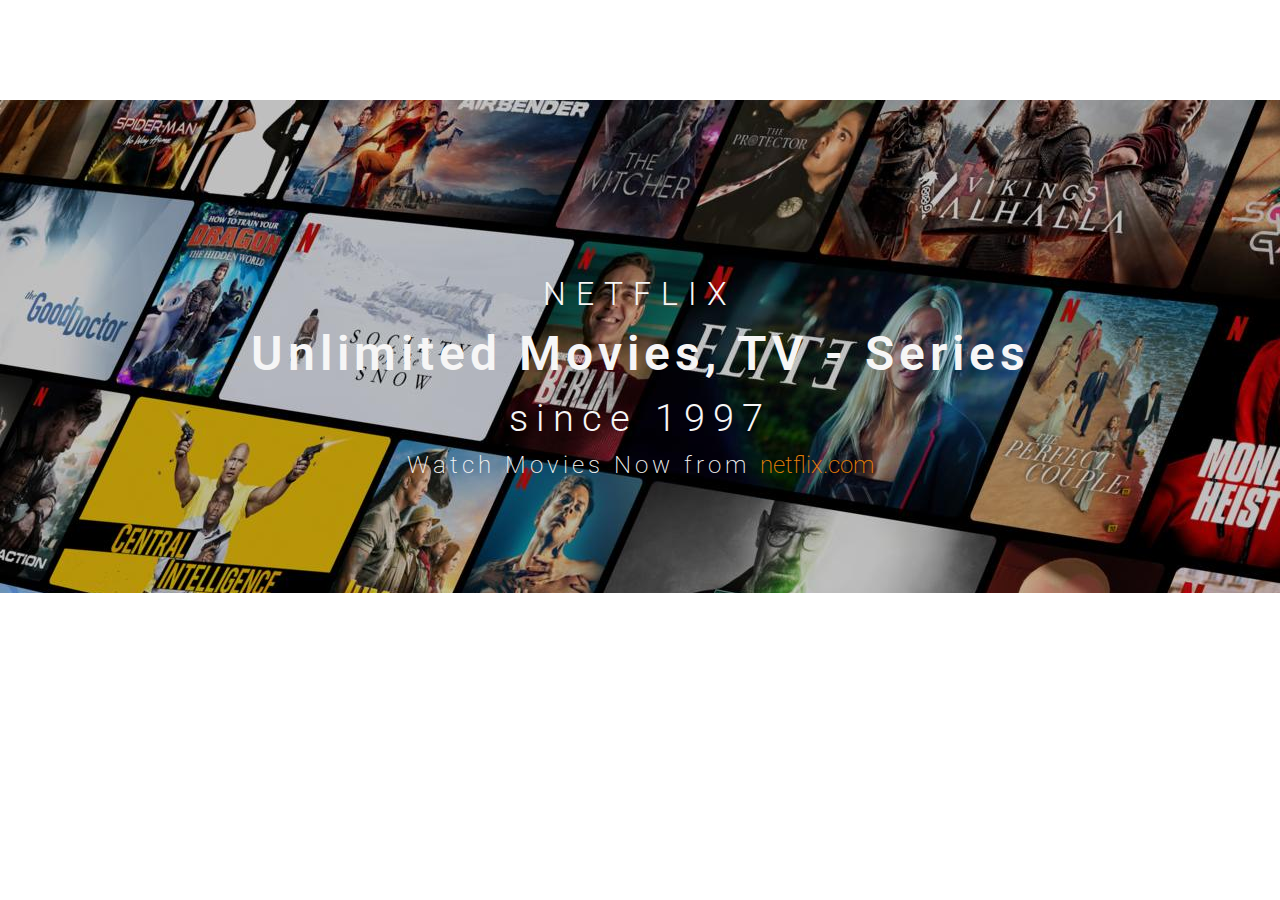
==== index.html @ b761e8c9 "netflix header added" ====
<html lang="en">

<head>
    <meta charset="UTF-8">
    <meta name="viewport" content="width=device-width, initial-scale=1.0">
    <!-- font awesome cdn link -->
    <link rel="stylesheet" href="https://cdnjs.cloudflare.com/ajax/libs/font-awesome/6.6.0/css/all.min.css"
        integrity="sha512-Kc323vGBEqzTmouAECnVceyQqyqdsSiqLQISBL29aUW4U/M7pSPA/gEUZQqv1cwx4OnYxTxve5UMg5GT6L4JJg=="
        crossorigin="anonymous" referrerpolicy="no-referrer" />
    <!-- main css link -->
    <link rel="stylesheet" href="./assets/css/main.css">
    <title>NETFLIX</title>
</head>

<body>
<header>
    <section id="top__header">
        <h2>NETFLIX</h2>
        <h1>Unlimited Movies, TV - Series </h1>
        <h3>since 1997</h3>
        <p>Watch Movies Now from <a>netflix.com</a></p>
    </section>
</header>
</body>

</html>
---- assets/css/main.css ----
@import url("https://fonts.googleapis.com/css2?family=Roboto:ital,wght@0,100;0,300;0,400;0,500;0,700;0,900;1,100;1,300;1,400;1,500;1,700;1,900&display=swap");
html,
body,
div,
span,
applet,
object,
iframe,
h1,
h2,
h3,
h4,
h5,
h6,
p,
blockquote,
pre,
a,
abbr,
acronym,
address,
big,
cite,
code,
del,
dfn,
em,
img,
ins,
kbd,
q,
s,
samp,
small,
strike,
strong,
sub,
sup,
tt,
var,
b,
u,
i,
center,
dl,
dt,
dd,
ol,
ul,
li,
fieldset,
form,
label,
legend,
table,
caption,
tbody,
tfoot,
thead,
tr,
th,
td,
article,
aside,
canvas,
details,
embed,
figure,
figcaption,
footer,
header,
hgroup,
menu,
nav,
output,
ruby,
section,
summary,
time,
mark,
audio,
video {
  margin: 0;
  padding: 0;
  box-sizing: border-box;
  border: 0;
  font-size: 100%;
  vertical-align: baseline;
}

/* HTML5 display-role reset for older browsers */
article,
aside,
details,
figcaption,
figure,
footer,
header,
hgroup,
menu,
nav,
section {
  display: block;
}

body {
  line-height: 1;
}

ol,
ul {
  list-style: none;
}

blockquote,
q {
  quotes: none;
}

blockquote:before,
blockquote:after,
q:before,
q:after {
  content: "";
  content: none;
}

table {
  border-collapse: collapse;
  border-spacing: 0;
}

* {
  font-family: "Roboto";
}

.header__btn {
  background-color: #CE1212;
  border-radius: 25px;
  border: none;
  transition: 0.3s linear;
  color: white;
  padding: 12px 24px;
  cursor: pointer;
}
.header__btn:hover {
  background-color: #ee4141;
}

.drop-down-item {
  position: relative;
}
.drop-down-item:hover .drop-down-list {
  visibility: visible;
  opacity: 1;
  top: 35px;
}

.drop-down-list {
  transition: 0.3s;
  position: absolute;
  top: 55px;
  opacity: 0;
  visibility: hidden;
  border-radius: 5px;
  box-shadow: rgba(100, 100, 111, 0.2) 0px 7px 29px 0px;
  width: 200px;
  background-color: #fff;
  padding: 20px;
}
.drop-down-list li {
  color: #000000;
  line-height: 1.7rem;
  cursor: pointer;
  font-weight: 600;
}

.menu-card {
  box-shadow: rgba(100, 100, 111, 0.2) 0px 7px 29px 0px;
  width: 100%;
  border-radius: 7px;
}
.menu-card__top {
  height: 250px;
  overflow: hidden;
}
.menu-card__top__img {
  object-fit: cover;
  width: 100%;
  height: 100%;
  transition: 0.3s linear;
  filter: grayscale(100%);
}
.menu-card__top__img:hover {
  scale: 1.1;
  filter: grayscale(0%);
}
.menu-card__content {
  padding: 12px 16px;
}
.menu-card__content h3 {
  margin: 12px auto;
  font-size: 24px;
}
.menu-card__content h4 {
  margin-bottom: 22px;
}

/* container */
.container {
  width: 90%;
  margin: 0 auto;
}

/* row */
.row {
  display: flex;
  flex-wrap: wrap;
  row-gap: 22px;
}

[class|=col] {
  padding: 0 16px;
}

/* columns */
.col-1 {
  width: 8.3333333333%;
}

.col-2 {
  width: 16.6666666667%;
}

.col-3 {
  width: 25%;
}

.col-4 {
  width: 33.3333333333%;
}

.col-5 {
  width: 41.6666666667%;
}

.col-6 {
  width: 50%;
}

.col-7 {
  width: 58.3333333333%;
}

.col-8 {
  width: 66.6666666667%;
}

.col-9 {
  width: 75%;
}

.col-10 {
  width: 83.3333333333%;
}

.col-11 {
  width: 91.6666666667%;
}

.col-12 {
  width: 100%;
}

@media (max-width: 575.98px) {
  .col-xs-1 {
    width: calc(8.3333333333% * 1);
  }
  .col-xs-2 {
    width: calc(8.3333333333% * 2);
  }
  .col-xs-3 {
    width: calc(8.3333333333% * 3);
  }
  .col-xs-4 {
    width: calc(8.3333333333% * 4);
  }
  .col-xs-5 {
    width: calc(8.3333333333% * 5);
  }
  .col-xs-6 {
    width: calc(8.3333333333% * 6);
  }
  .col-xs-7 {
    width: calc(8.3333333333% * 7);
  }
  .col-xs-8 {
    width: calc(8.3333333333% * 8);
  }
  .col-xs-9 {
    width: calc(8.3333333333% * 9);
  }
  .col-xs-10 {
    width: calc(8.3333333333% * 10);
  }
  .col-xs-11 {
    width: calc(8.3333333333% * 11);
  }
  .col-xs-12 {
    width: calc(8.3333333333% * 12);
  }
}
@media (min-width: 576px) and (max-width: 767.98px) {
  .col-sm-1 {
    width: calc(8.3333333333% * 1);
  }
  .col-sm-2 {
    width: calc(8.3333333333% * 2);
  }
  .col-sm-3 {
    width: calc(8.3333333333% * 3);
  }
  .col-sm-4 {
    width: calc(8.3333333333% * 4);
  }
  .col-sm-5 {
    width: calc(8.3333333333% * 5);
  }
  .col-sm-6 {
    width: calc(8.3333333333% * 6);
  }
  .col-sm-7 {
    width: calc(8.3333333333% * 7);
  }
  .col-sm-8 {
    width: calc(8.3333333333% * 8);
  }
  .col-sm-9 {
    width: calc(8.3333333333% * 9);
  }
  .col-sm-10 {
    width: calc(8.3333333333% * 10);
  }
  .col-sm-11 {
    width: calc(8.3333333333% * 11);
  }
  .col-sm-12 {
    width: calc(8.3333333333% * 12);
  }
}
@media (min-width: 768px) and (max-width: 991.98px) {
  .col-md-1 {
    width: calc(8.3333333333% * 1);
  }
  .col-md-2 {
    width: calc(8.3333333333% * 2);
  }
  .col-md-3 {
    width: calc(8.3333333333% * 3);
  }
  .col-md-4 {
    width: calc(8.3333333333% * 4);
  }
  .col-md-5 {
    width: calc(8.3333333333% * 5);
  }
  .col-md-6 {
    width: calc(8.3333333333% * 6);
  }
  .col-md-7 {
    width: calc(8.3333333333% * 7);
  }
  .col-md-8 {
    width: calc(8.3333333333% * 8);
  }
  .col-md-9 {
    width: calc(8.3333333333% * 9);
  }
  .col-md-10 {
    width: calc(8.3333333333% * 10);
  }
  .col-md-11 {
    width: calc(8.3333333333% * 11);
  }
  .col-md-12 {
    width: calc(8.3333333333% * 12);
  }
}
@media (min-width: 992px) and (max-width: 1199.98px) {
  .col-lg-1 {
    width: calc(8.3333333333% * 1);
  }
  .col-lg-2 {
    width: calc(8.3333333333% * 2);
  }
  .col-lg-3 {
    width: calc(8.3333333333% * 3);
  }
  .col-lg-4 {
    width: calc(8.3333333333% * 4);
  }
  .col-lg-5 {
    width: calc(8.3333333333% * 5);
  }
  .col-lg-6 {
    width: calc(8.3333333333% * 6);
  }
  .col-lg-7 {
    width: calc(8.3333333333% * 7);
  }
  .col-lg-8 {
    width: calc(8.3333333333% * 8);
  }
  .col-lg-9 {
    width: calc(8.3333333333% * 9);
  }
  .col-lg-10 {
    width: calc(8.3333333333% * 10);
  }
  .col-lg-11 {
    width: calc(8.3333333333% * 11);
  }
  .col-lg-12 {
    width: calc(8.3333333333% * 12);
  }
}
@media (min-width: 1200px) and (max-width: 1399.98px) {
  .col-xl-1 {
    width: calc(8.3333333333% * 1);
  }
  .col-xl-2 {
    width: calc(8.3333333333% * 2);
  }
  .col-xl-3 {
    width: calc(8.3333333333% * 3);
  }
  .col-xl-4 {
    width: calc(8.3333333333% * 4);
  }
  .col-xl-5 {
    width: calc(8.3333333333% * 5);
  }
  .col-xl-6 {
    width: calc(8.3333333333% * 6);
  }
  .col-xl-7 {
    width: calc(8.3333333333% * 7);
  }
  .col-xl-8 {
    width: calc(8.3333333333% * 8);
  }
  .col-xl-9 {
    width: calc(8.3333333333% * 9);
  }
  .col-xl-10 {
    width: calc(8.3333333333% * 10);
  }
  .col-xl-11 {
    width: calc(8.3333333333% * 11);
  }
  .col-xl-12 {
    width: calc(8.3333333333% * 12);
  }
}
@media (min-width: 1400px) {
  .col-xxl-1 {
    width: calc(8.3333333333% * 1);
  }
  .col-xxl-2 {
    width: calc(8.3333333333% * 2);
  }
  .col-xxl-3 {
    width: calc(8.3333333333% * 3);
  }
  .col-xxl-4 {
    width: calc(8.3333333333% * 4);
  }
  .col-xxl-5 {
    width: calc(8.3333333333% * 5);
  }
  .col-xxl-6 {
    width: calc(8.3333333333% * 6);
  }
  .col-xxl-7 {
    width: calc(8.3333333333% * 7);
  }
  .col-xxl-8 {
    width: calc(8.3333333333% * 8);
  }
  .col-xxl-9 {
    width: calc(8.3333333333% * 9);
  }
  .col-xxl-10 {
    width: calc(8.3333333333% * 10);
  }
  .col-xxl-11 {
    width: calc(8.3333333333% * 11);
  }
  .col-xxl-12 {
    width: calc(8.3333333333% * 12);
  }
}
header #top__header {
  background-image: url("/assets/images/Netflix_Banner.jpg");
  width: 100%;
  margin-top: 100px;
  object-fit: cover;
  text-align: center;
  padding-block: 110px;
}
header #top__header h2 {
  padding-top: 60px;
  font-size: 32px;
  font-weight: 300;
  line-height: 1.5;
  color: rgb(246, 246, 246);
  letter-spacing: 10px;
}
header #top__header h1 {
  padding-top: 0;
  font-size: 48px;
  font-weight: 600;
  line-height: 1.5;
  color: rgb(246, 246, 246);
  letter-spacing: 5px;
}
header #top__header h3 {
  padding-top: 0;
  font-size: 38px;
  font-weight: 300;
  line-height: 1.5;
  color: rgb(246, 246, 246);
  letter-spacing: 8px;
}
header #top__header p {
  padding-top: 0;
  font-size: 24px;
  font-weight: 200;
  line-height: 1.5;
  color: rgb(246, 246, 246);
  letter-spacing: 4px;
}
header #top__header p a {
  color: rgb(231, 130, 7);
  letter-spacing: 0;
}

#menu {
  padding-top: 80px;
}/*# sourceMappingURL=main.css.map */
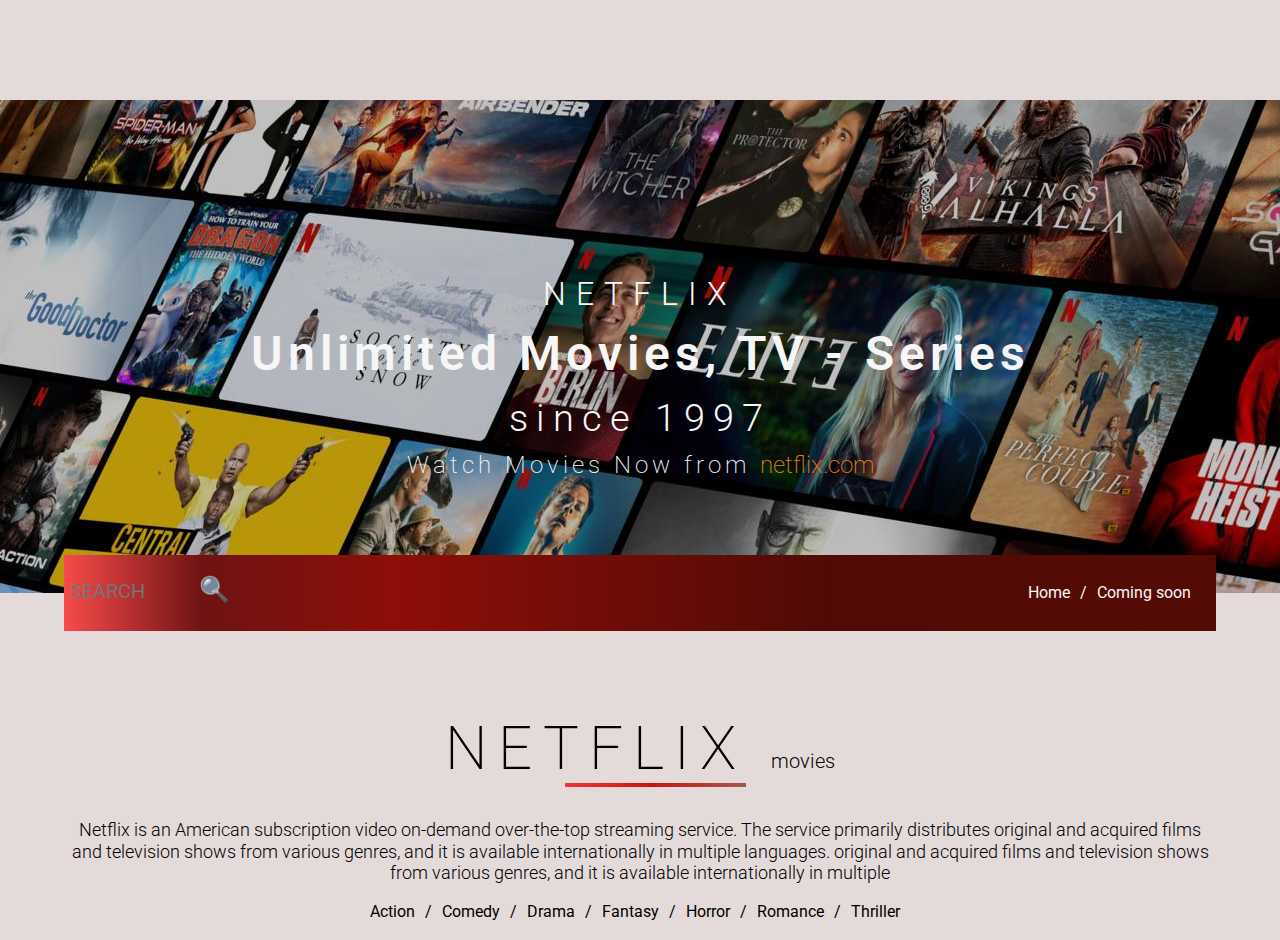
==== commit f52af6e8: "main title+content added" ====
--- a/index.html
+++ b/index.html
@@ -13,14 +13,56 @@
 </head>
 
 <body>
-<header>
-    <section id="top__header">
-        <h2>NETFLIX</h2>
-        <h1>Unlimited Movies, TV - Series </h1>
-        <h3>since 1997</h3>
-        <p>Watch Movies Now from <a>netflix.com</a></p>
-    </section>
-</header>
+    <header>
+        <section id="top__header">
+            <h2>NETFLIX</h2>
+            <h1>Unlimited Movies, TV - Series </h1>
+            <h3>since 1997</h3>
+            <p>Watch Movies Now from <a>netflix.com</a></p>
+        </section>
+        <nav>
+            <div class="container">
+                <div class="nav__items">
+                    <form>
+                        <input type="text" placeholder="SEARCH">
+                        <button type="submit">🔍</button>
+                    </form>
+                    <ul>
+                        <li>Home</li>
+                        <li>Coming soon</li>
+                    </ul>
+                </div>
+                
+            </div>
+        </nav>
+    </header>
+
+    <main>
+        <section id="main__section">
+            <div class="container">
+              <div class="main">
+                <div class="main__title">
+                    <p>NETFLIX</p>
+                    <span>movies</span>
+                </div>
+              <div class="main__content">
+                <p>Netflix is an American subscription video on-demand over-the-top streaming service. The service primarily distributes original and acquired films and television shows from various genres, and it is available internationally in multiple languages.
+                    original and acquired films and television shows from various genres, and it is available internationally in multiple
+                </p>
+              </div>
+               <ul class="main__links">
+                 <li><a href="#"> Action</a></li>
+                 <li><a href="#"> Comedy</a></li>
+                 <li><a href="#"> Drama</a></li>
+                 <li><a href="#"> Fantasy</a></li>
+                 <li><a href="#"> Horror</a></li>
+                 <li><a href="#"> Romance</a></li>
+                 <li><a href="#"> Thriller</a></li>
+               </ul>
+              </div>
+            </div>
+        </section>
+    </main>
 </body>
 
 </html>--- a/assets/css/main.css
+++ b/assets/css/main.css
@@ -130,6 +130,10 @@
   border-spacing: 0;
 }
 
+body {
+  background-color: rgb(228, 218, 218);
+}
+
 * {
   font-family: "Roboto";
 }
@@ -545,6 +549,163 @@
   letter-spacing: 0;
 }
 
+nav .nav__items {
+  transform: translateY(-50%);
+  background: linear-gradient(90deg, rgb(247, 74, 74) 0%, rgb(110, 19, 19) 12%, rgb(141, 14, 8) 29%, rgb(81, 10, 6) 66%, rgb(85, 11, 5) 100%);
+  display: flex;
+  justify-content: space-between;
+}
+nav .nav__items input {
+  font-size: 20px;
+  outline: none;
+  border: none;
+  color: rgb(246, 246, 246);
+  background: transparent;
+  width: 40%;
+  padding: 20px 6px;
+}
+nav .nav__items button {
+  font-size: 25px;
+  outline: none;
+  border: none;
+  color: rgb(246, 246, 246);
+  background: transparent;
+  padding: 20px 6px;
+}
+nav .nav__items ul {
+  display: flex;
+  margin-right: 20px;
+}
+nav .nav__items ul li {
+  color: rgb(246, 246, 246);
+  padding: 30px 5px;
+}
+nav .nav__items ul li:first-child::after {
+  content: "/";
+  margin-left: 10px;
+}
+@media (max-width: 576px) {
+  nav .nav__items {
+    display: block;
+  }
+  nav .nav__items input {
+    font-size: 18px;
+    width: 40%;
+    padding: 10px 6px;
+    letter-spacing: 1px;
+    margin-left: 10px;
+  }
+  nav .nav__items button {
+    font-size: 20px;
+    padding: 10px 4px;
+  }
+  nav .nav__items ul {
+    display: flex;
+    margin-left: 15px;
+  }
+  nav .nav__items ul li {
+    color: rgb(246, 246, 246);
+    padding: 15px 5px;
+  }
+}
+
+#main__section {
+  margin-top: 50px;
+}
+#main__section .main__title {
+  width: 100%;
+  display: flex;
+  gap: 10px;
+  justify-content: center;
+}
+#main__section .main__title p {
+  position: relative;
+  letter-spacing: 10px;
+  font-size: 60px;
+  font-weight: 200;
+}
+#main__section .main__title p::after {
+  content: "";
+  position: absolute;
+  right: 0;
+  bottom: -8px;
+  width: 60%;
+  height: 4px;
+  background: rgb(247, 74, 74);
+  background: linear-gradient(90deg, rgb(247, 74, 74) 0%, rgb(224, 34, 25) 0%, rgb(245, 53, 53) 0%, rgb(208, 19, 10) 48%, rgba(125, 8, 3, 0.6195728291) 100%);
+}
+#main__section .main__title span {
+  font-size: 20px;
+  font-weight: 300;
+  padding-top: 32px;
+  padding-left: 15px;
+}
+@media (max-width: 576px) {
+  #main__section .main__title {
+    display: block;
+    text-align: center;
+  }
+  #main__section .main__title p {
+    position: relative;
+    font-size: 30px;
+  }
+  #main__section .main__title p::after {
+    content: "";
+    position: absolute;
+    left: 40%;
+    bottom: -5px;
+    width: 70px;
+    height: 2px;
+  }
+  #main__section .main__title span {
+    display: block;
+    margin-top: 5px;
+  }
+}
+#main__section .main__content {
+  margin-top: 40px;
+}
+#main__section .main__content p {
+  font-size: 18px;
+  font-weight: 300;
+  text-align: center;
+  line-height: 1.2;
+}
+#main__section .main__links {
+  display: flex;
+  justify-content: center;
+}
+#main__section .main__links li {
+  padding: 20px 5px;
+}
+#main__section .main__links li a {
+  color: #000000;
+  text-decoration: none;
+}
+#main__section .main__links li a:hover {
+  color: #CE1212;
+}
+#main__section .main__links li::after {
+  content: "/";
+  margin-left: 10px;
+}
+#main__section .main__links li:last-child::after {
+  content: "";
+}
+@media (max-width: 576px) {
+  #main__section .main__links {
+    margin-top: 30px;
+    margin-left: 50px;
+    display: block;
+  }
+  #main__section .main__links li {
+    font-size: 20px;
+  }
+  #main__section .main__links li::after {
+    content: "";
+  }
+}
+
 #menu {
   padding-top: 80px;
 }/*# sourceMappingURL=main.css.map */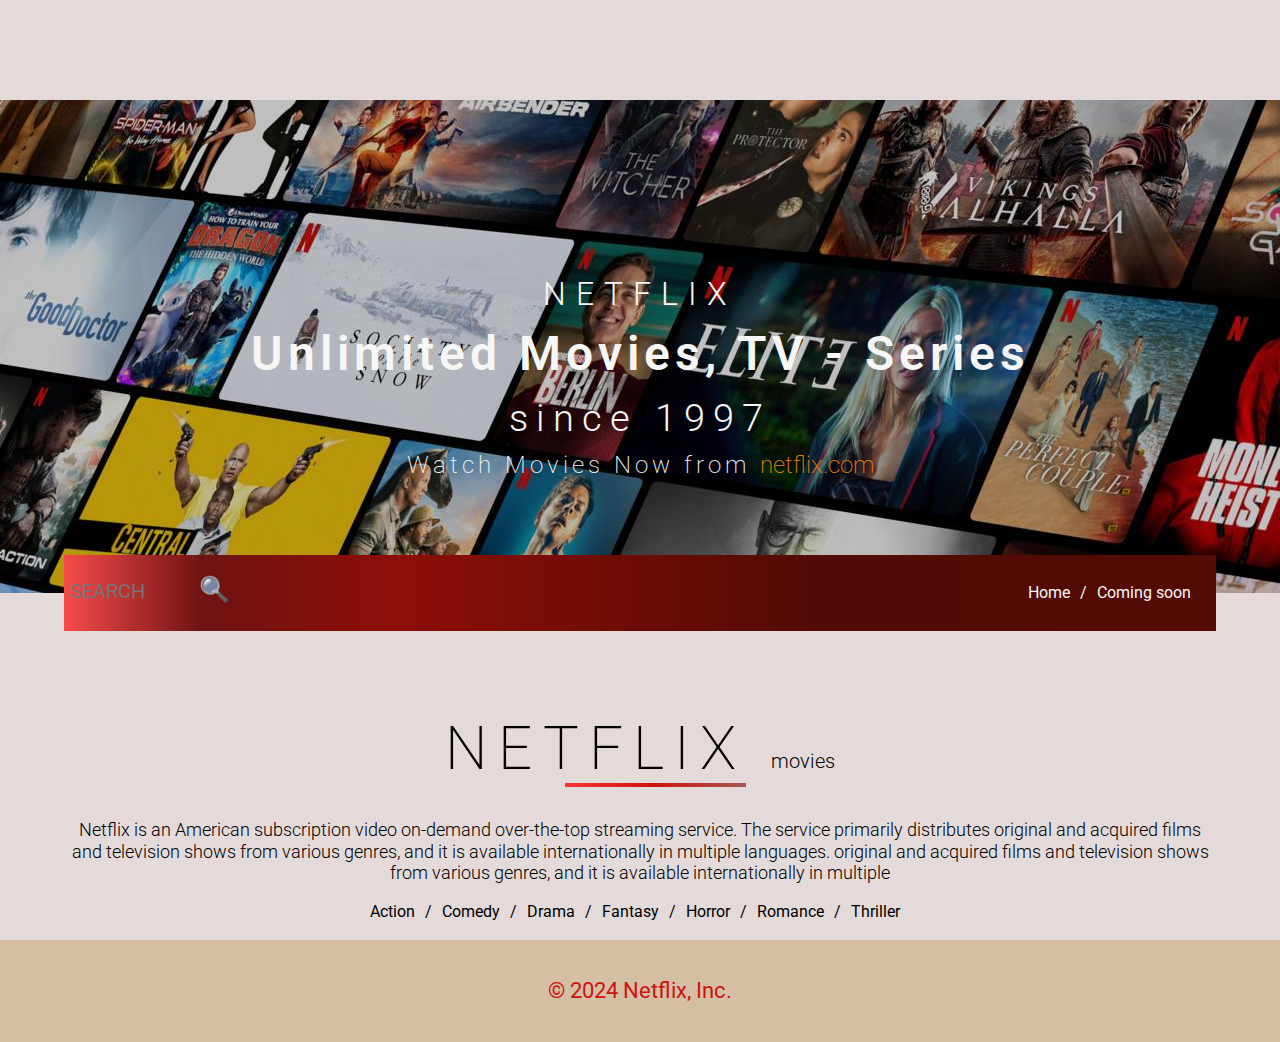
==== commit ead161ce: "footer added" ====
--- a/index.html
+++ b/index.html
@@ -63,6 +63,10 @@
             </div>
         </section>
     </main>
+
+    <footer>
+        <p>© 2024 Netflix, Inc. </p>
+   </footer>
 </body>
 
 </html>--- a/assets/css/main.css
+++ b/assets/css/main.css
@@ -609,6 +609,16 @@
   }
 }
 
+footer {
+  background-color: rgb(212, 191, 164);
+  color: #CE1212;
+  text-align: center;
+}
+footer p {
+  padding: 40px;
+  font-size: 22px;
+}
+
 #main__section {
   margin-top: 50px;
 }
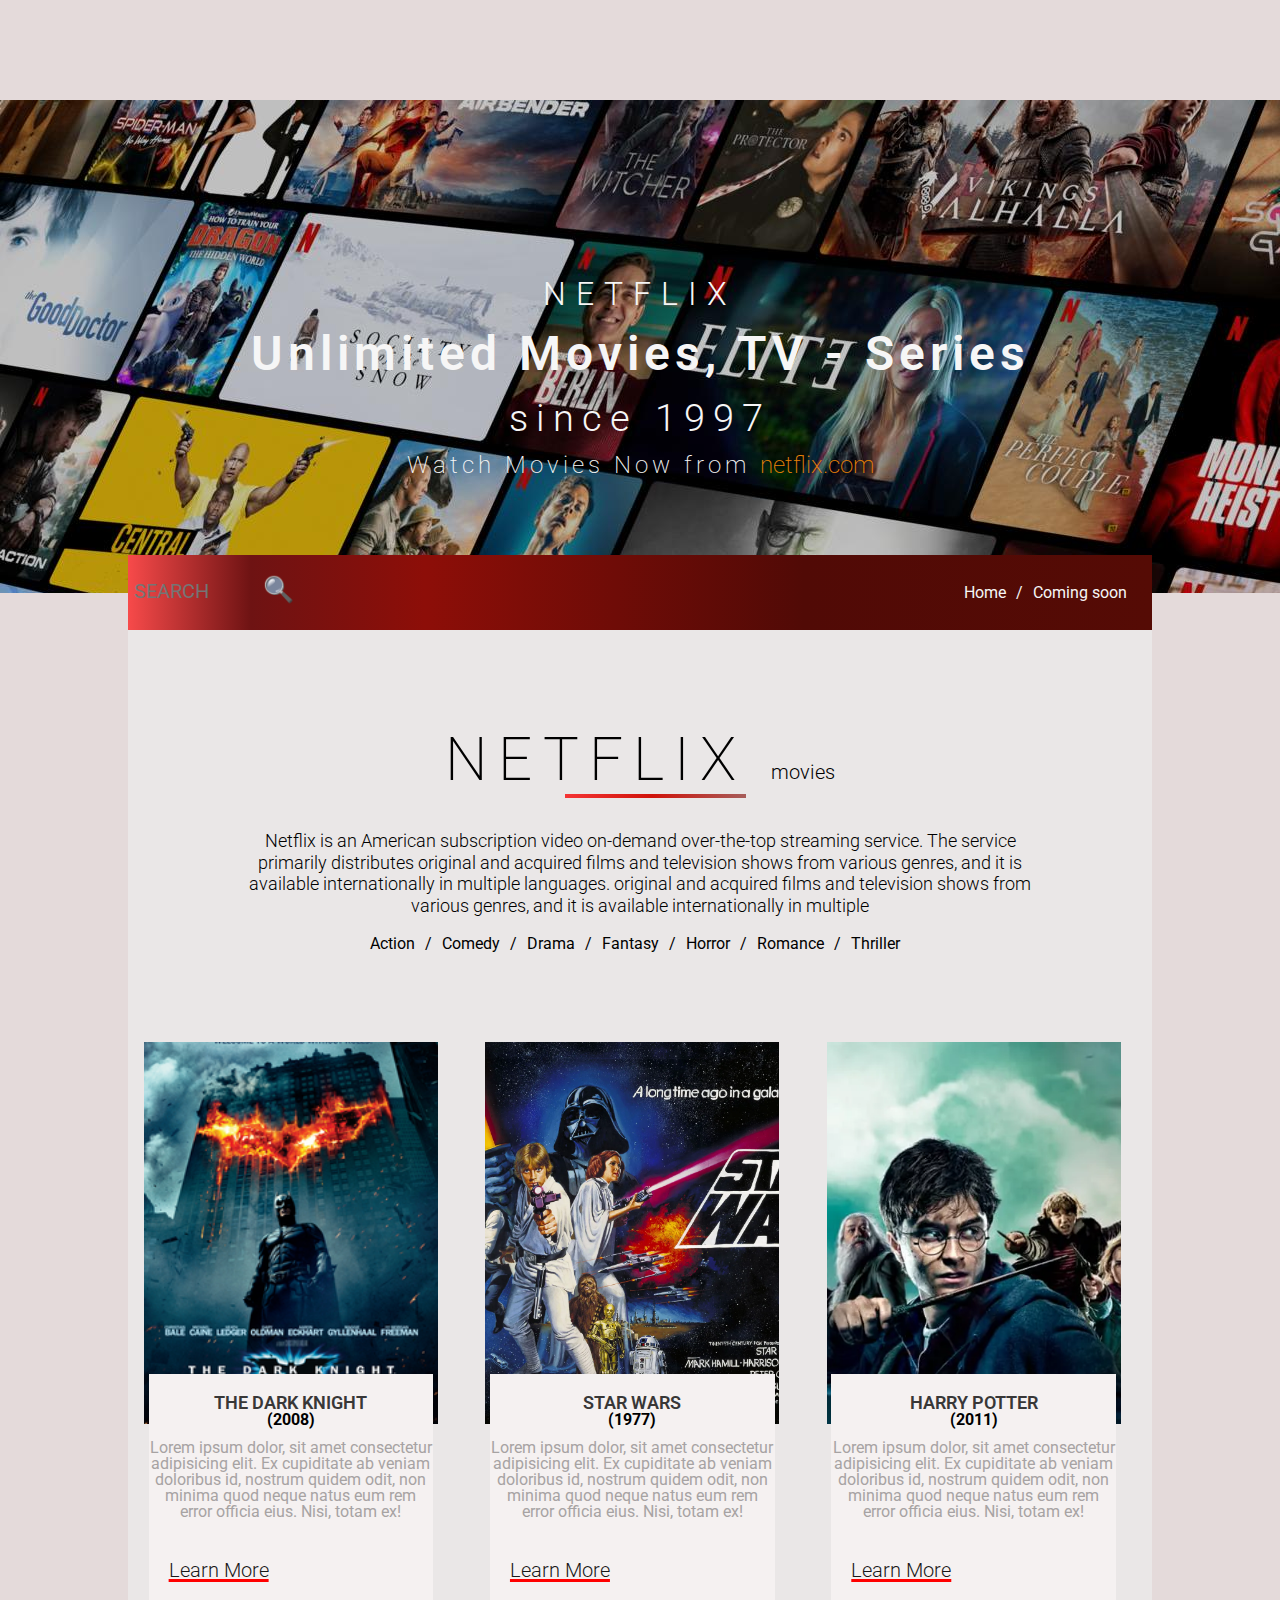
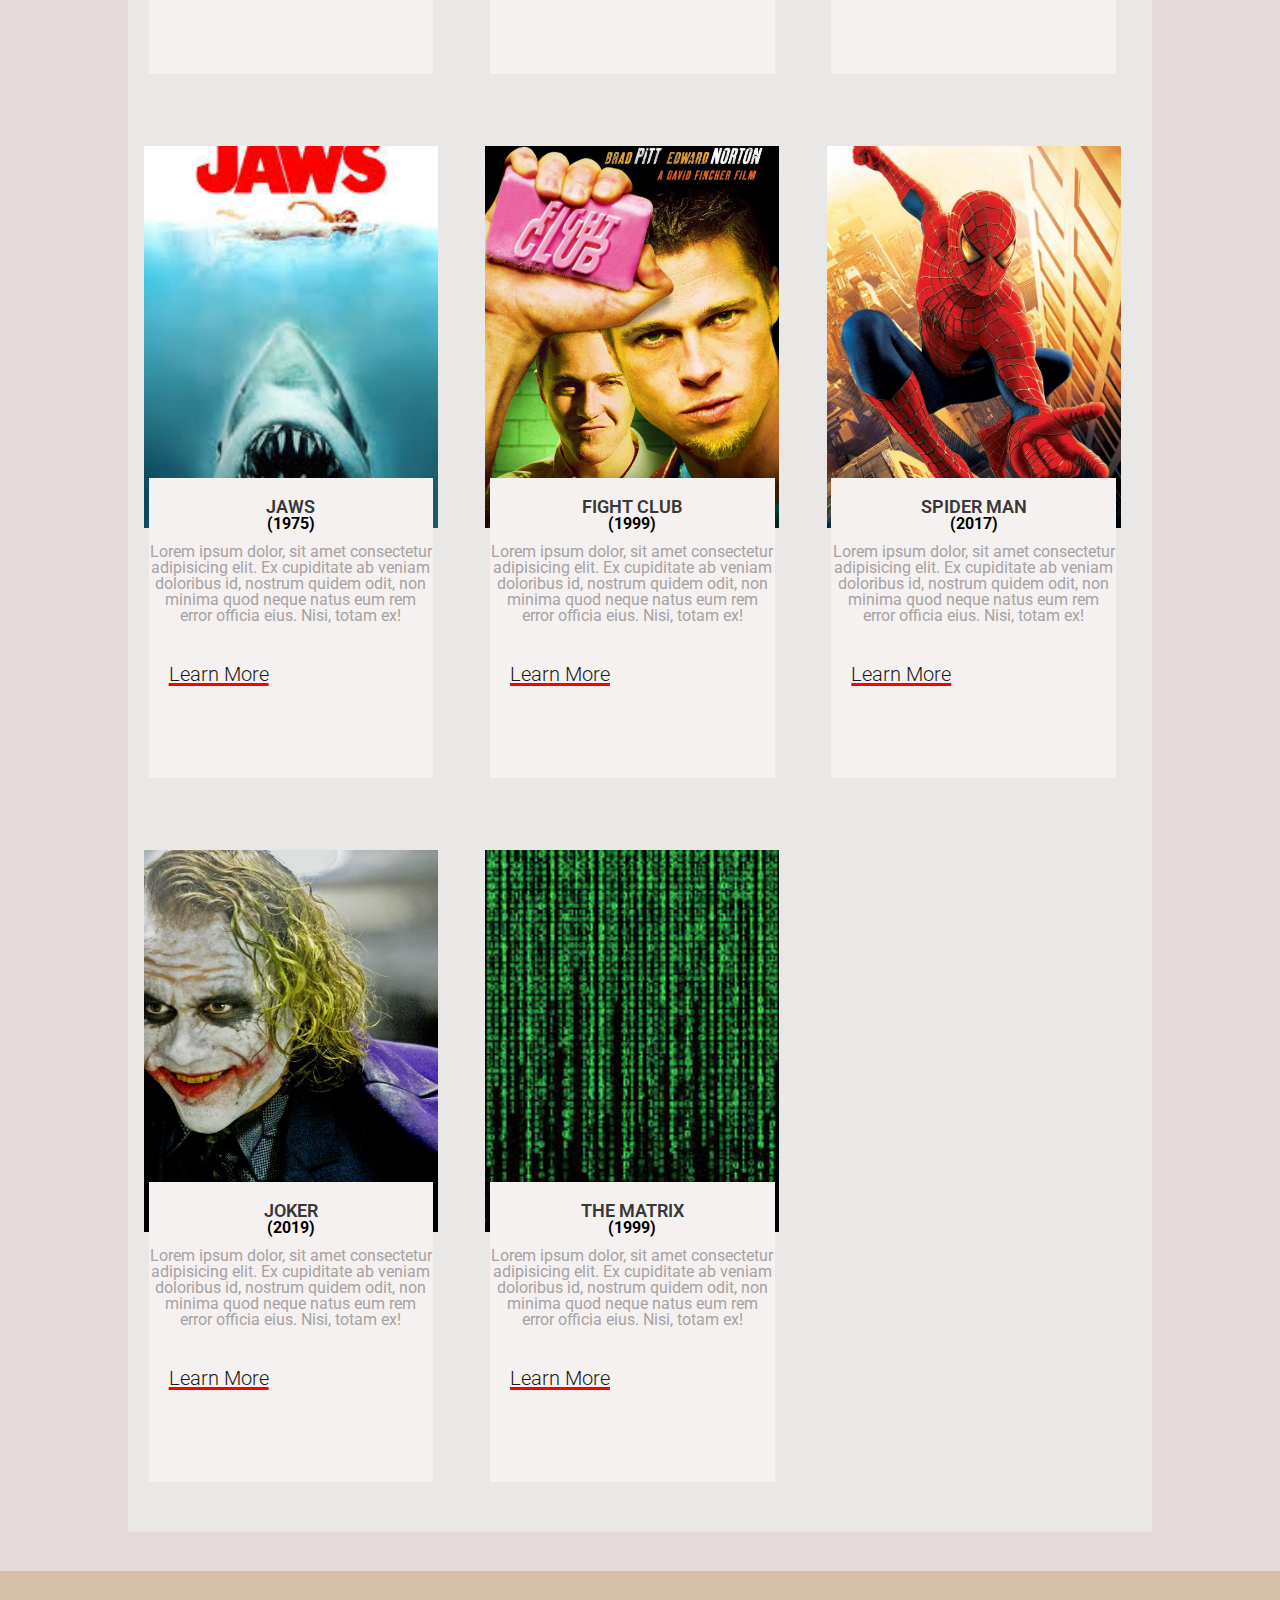
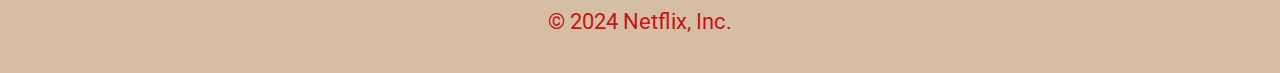
==== commit 63ee6aa0: "cards added" ====
--- a/index.html
+++ b/index.html
@@ -12,7 +12,7 @@
     <title>NETFLIX</title>
 </head>
 
-<body>
+<body id="home">
     <header>
         <section id="top__header">
             <h2>NETFLIX</h2>
@@ -45,11 +45,13 @@
                     <p>NETFLIX</p>
                     <span>movies</span>
                 </div>
-              <div class="main__content">
-                <p>Netflix is an American subscription video on-demand over-the-top streaming service. The service primarily distributes original and acquired films and television shows from various genres, and it is available internationally in multiple languages.
-                    original and acquired films and television shows from various genres, and it is available internationally in multiple
-                </p>
-              </div>
+                 <div class="container">
+                    <div class="main__content">
+                        <p>Netflix is an American subscription video on-demand over-the-top streaming service. The service primarily distributes original and acquired films and television shows from various genres, and it is available internationally in multiple languages.
+                            original and acquired films and television shows from various genres, and it is available internationally in multiple
+                        </p>
+                      </div>
+                 </div>
                <ul class="main__links">
                  <li><a href="#"> Action</a></li>
                  <li><a href="#"> Comedy</a></li>
@@ -60,9 +62,157 @@
                  <li><a href="#"> Thriller</a></li>
                </ul>
               </div>
+              <div class="cards__items">
+                <div class="row">
+                    <div class="col-4 col-xl-4 col-md-6 col-sm-12 col-xs-12">
+                        <div class="card">
+                            <div class="img__wrapper">
+                                <img src="./assets/images/The_Dark_Knight_(2008_film).jpg" alt="The Dark Knight">
+                            </div>
+                        </div>
+                        <div class="card__content">
+                             <h2>THE DARK KNIGHT</h2>
+                             <h4>(2008)</h4>
+                             <p class="content__p">Lorem ipsum dolor, sit amet consectetur adipisicing elit. Ex cupiditate ab veniam doloribus id, nostrum quidem odit, non minima quod neque natus eum rem error officia eius. Nisi, totam ex!</p>
+                        
+                             <p class="learnMore">
+                                <a href="./about.html">Learn More</a>
+                            </p>
+                            </div>
+                    </div>
+
+                     <div class="col-4 col-xl-4 col-md-6 col-sm-12 col-xs-12">
+                        <div class="card">
+                            <div class="img__wrapper">
+                                <img src="./assets/images/Star-Wars-movie-poster-Episode-IV-A-New-Hope-1977.webp" alt="Star Wars">
+                            </div>
+                        </div>
+                        <div class="card__content">
+                             <h2>STAR WARS</h2>
+                             <h4>(1977)</h4>
+                             <p class="content__p">Lorem ipsum dolor, sit amet consectetur adipisicing elit. Ex cupiditate ab veniam doloribus id, nostrum quidem odit, non minima quod neque natus eum rem error officia eius. Nisi, totam ex!</p>
+                        
+                             <p class="learnMore">
+                                <a href="./about.html">Learn More</a>
+                            </p>
+                            </div>
+                    </div>
+
+                    <div class="col-4 col-xl-4 col-md-6 col-sm-12 col-xs-12">
+                        <div class="card">
+                            <div class="img__wrapper">
+                                <img src="./assets/images/Harry-Potter.webp" alt="HARRY POTTER">
+                            </div>
+                        </div>
+                        <div class="card__content">
+                             <h2>HARRY POTTER</h2>
+                             <h4>(2011)</h4>
+                             <p class="content__p">Lorem ipsum dolor, sit amet consectetur adipisicing elit. Ex cupiditate ab veniam doloribus id, nostrum quidem odit, non minima quod neque natus eum rem error officia eius. Nisi, totam ex!</p>
+                        
+                             <p class="learnMore">
+                                <a href="./about.html">Learn More</a>
+                            </p>
+                            </div>
+                    </div>
+
+                    <div class="col-4 col-xl-4 col-md-6 col-sm-12 col-xs-12">
+                        <div class="card">
+                            <div class="img__wrapper">
+                                <img src="./assets/images/JAWS.jpeg" alt="JAWS">
+                            </div>
+                        </div>
+                        <div class="card__content">
+                             <h2>JAWS </h2>
+                             <h4>(1975)</h4>
+                             <p class="content__p">Lorem ipsum dolor, sit amet consectetur adipisicing elit. Ex cupiditate ab veniam doloribus id, nostrum quidem odit, non minima quod neque natus eum rem error officia eius. Nisi, totam ex!</p>
+                        
+                             <p class="learnMore">
+                                <a href="./about.html">Learn More</a>
+                            </p>
+                            </div>
+                    </div>
+
+                    <div class="col-4 col-xl-4 col-md-6 col-sm-12 col-xs-12">
+                        <div class="card">
+                            <div class="img__wrapper">
+                                <img src="./assets/images/fight-club.jpg" alt="FIGHT CLUB">
+                            </div>
+                        </div>
+                        <div class="card__content">
+                             <h2>FIGHT CLUB</h2>
+                             <h4>(1999)</h4>
+                             <p class="content__p">Lorem ipsum dolor, sit amet consectetur adipisicing elit. Ex cupiditate ab veniam doloribus id, nostrum quidem odit, non minima quod neque natus eum rem error officia eius. Nisi, totam ex!</p>
+                        
+                             <p class="learnMore">
+                                <a href="./about.html">Learn More</a>
+                            </p>
+                            </div>
+                    </div>
+
+                    <div class="col-4 col-xl-4 col-md-6 col-sm-12 col-xs-12">
+                        <div class="card">
+                            <div class="img__wrapper">
+                                <img src="./assets/images/spiderman.jpg" alt="Spider Man">
+                            </div>
+                        </div>
+                        <div class="card__content">
+                             <h2>SPIDER MAN</h2>
+                             <h4>(2017)</h4>
+                             <p class="content__p">Lorem ipsum dolor, sit amet consectetur adipisicing elit. Ex cupiditate ab veniam doloribus id, nostrum quidem odit, non minima quod neque natus eum rem error officia eius. Nisi, totam ex!</p>
+                        
+                             <p class="learnMore">
+                                <a href="./about.html">Learn More</a>
+                            </p>
+                            </div>
+                    </div>
+
+                    <div class="col-4 col-xl-4 col-md-6 col-sm-12 col-xs-12">
+                        <div class="card">
+                            <div class="img__wrapper">
+                                <img src="./assets/images/joker.jpg" alt="Joker">
+                            </div>
+                        </div>
+                        <div class="card__content">
+                             <h2>JOKER</h2>
+                             <h4>(2019)</h4>
+                             <p class="content__p">Lorem ipsum dolor, sit amet consectetur adipisicing elit. Ex cupiditate ab veniam doloribus id, nostrum quidem odit, non minima quod neque natus eum rem error officia eius. Nisi, totam ex!</p>
+                        
+                             <p class="learnMore">
+                                <a href="./about.html">Learn More</a>
+                            </p>
+                            </div>
+                    </div>
+                    
+
+                    <div class="col-4 col-xl-4 col-md-6 col-sm-12 col-xs-12">
+                        <div class="card">
+                            <div class="img__wrapper">
+                                <img src="./assets/images/Matrix.jpeg" alt="Matrix">
+                            </div>
+                        </div>
+                        <div class="card__content">
+                             <h2>THE MATRIX</h2>
+                             <h4>(1999)</h4>
+                             <p class="content__p">Lorem ipsum dolor, sit amet consectetur adipisicing elit. Ex cupiditate ab veniam doloribus id, nostrum quidem odit, non minima quod neque natus eum rem error officia eius. Nisi, totam ex!</p>
+                        
+                             <p class="learnMore">
+                                <a href="./about.html">Learn More</a>
+                            </p>
+                            </div>
+                    </div>
+                </div>
+            </div>
             </div>
         </section>
+
+
+        <!-- <section id="cards">
+            <div class="container">
+              
+            </div>
+        </section> -->
     </main>
+
 
     <footer>
         <p>© 2024 Netflix, Inc. </p>
--- a/assets/css/main.css
+++ b/assets/css/main.css
@@ -130,10 +130,6 @@
   border-spacing: 0;
 }
 
-body {
-  background-color: rgb(228, 218, 218);
-}
-
 * {
   font-family: "Roboto";
 }
@@ -212,7 +208,7 @@
 
 /* container */
 .container {
-  width: 90%;
+  width: 80%;
   margin: 0 auto;
 }
 
@@ -620,21 +616,26 @@
 }
 
 #main__section {
-  margin-top: 50px;
-}
-#main__section .main__title {
+  position: relative;
+  top: -39px;
+}
+#main__section .container {
+  background-color: rgb(234, 231, 231);
+}
+#main__section .container .main__title {
+  padding-top: 100px;
   width: 100%;
   display: flex;
   gap: 10px;
   justify-content: center;
 }
-#main__section .main__title p {
+#main__section .container .main__title p {
   position: relative;
   letter-spacing: 10px;
   font-size: 60px;
   font-weight: 200;
 }
-#main__section .main__title p::after {
+#main__section .container .main__title p::after {
   content: "";
   position: absolute;
   right: 0;
@@ -644,22 +645,22 @@
   background: rgb(247, 74, 74);
   background: linear-gradient(90deg, rgb(247, 74, 74) 0%, rgb(224, 34, 25) 0%, rgb(245, 53, 53) 0%, rgb(208, 19, 10) 48%, rgba(125, 8, 3, 0.6195728291) 100%);
 }
-#main__section .main__title span {
+#main__section .container .main__title span {
   font-size: 20px;
   font-weight: 300;
   padding-top: 32px;
   padding-left: 15px;
 }
 @media (max-width: 576px) {
-  #main__section .main__title {
+  #main__section .container .main__title {
     display: block;
     text-align: center;
   }
-  #main__section .main__title p {
+  #main__section .container .main__title p {
     position: relative;
     font-size: 30px;
   }
-  #main__section .main__title p::after {
+  #main__section .container .main__title p::after {
     content: "";
     position: absolute;
     left: 40%;
@@ -667,55 +668,196 @@
     width: 70px;
     height: 2px;
   }
-  #main__section .main__title span {
+  #main__section .container .main__title span {
     display: block;
     margin-top: 5px;
   }
 }
-#main__section .main__content {
+#main__section .container .main__content {
   margin-top: 40px;
 }
-#main__section .main__content p {
+#main__section .container .main__content p {
   font-size: 18px;
   font-weight: 300;
   text-align: center;
   line-height: 1.2;
 }
-#main__section .main__links {
+#main__section .container .main__links {
   display: flex;
   justify-content: center;
-}
-#main__section .main__links li {
+  margin-bottom: 70px;
+}
+#main__section .container .main__links li {
   padding: 20px 5px;
 }
-#main__section .main__links li a {
+#main__section .container .main__links li a {
   color: #000000;
   text-decoration: none;
 }
-#main__section .main__links li a:hover {
+#main__section .container .main__links li a:hover {
   color: #CE1212;
 }
-#main__section .main__links li::after {
+#main__section .container .main__links li::after {
   content: "/";
   margin-left: 10px;
 }
-#main__section .main__links li:last-child::after {
+#main__section .container .main__links li:last-child::after {
   content: "";
 }
 @media (max-width: 576px) {
-  #main__section .main__links {
+  #main__section .container .main__links {
     margin-top: 30px;
     margin-left: 50px;
     display: block;
   }
-  #main__section .main__links li {
+  #main__section .container .main__links li {
     font-size: 20px;
   }
-  #main__section .main__links li::after {
+  #main__section .container .main__links li::after {
     content: "";
   }
 }
 
-#menu {
-  padding-top: 80px;
+#about .film__info {
+  margin-top: 100px;
+}
+#about .film__info .film__logo {
+  width: auto;
+  height: auto;
+  overflow: hidden;
+  border-radius: 4px;
+  border: 5px ridge rgb(80, 183, 162);
+  object-fit: cover;
+  margin-left: 0;
+}
+#about .film__info .film__logo img {
+  width: 100%;
+  height: 100%;
+}
+#about .film__info .film__content h2 {
+  text-align: center;
+  color: rgb(192, 97, 97);
+  font-size: 40px;
+  font-family: cursive;
+  padding: 20px;
+  text-shadow: 2px 2px 3px blue;
+}
+#about .film__info .film__content p {
+  text-align: justify;
+  font-size: 26px;
+  color: rgb(10, 13, 7);
+  line-height: 1.8;
+}
+#about .film__info .film__content span {
+  padding-top: 20px;
+  font-size: 30px;
+  font-weight: 900;
+  color: #CE1212;
+}
+#about .film__info .film__content span b {
+  color: rgb(16, 80, 16);
+}
+#about .actor {
+  display: flex;
+  column-gap: 20px;
+}
+#about .actor .actor__photo {
+  margin-block: 40px;
+  width: 200%;
+  height: auto;
+  overflow: hidden;
+  border: 2px groove floralwhite;
+}
+#about .actor .actor__photo img {
+  width: 100%;
+  height: 100%;
+}
+#about .actor .actor__info {
+  margin-left: 20px;
+}
+#about .actor .actor__info h3 {
+  word-spacing: 3px;
+  color: rgb(179, 181, 176);
+  font-size: 25px;
+}
+#about .actor .actor__info h3 span {
+  font-size: 23px;
+  color: darkcyan;
+}
+#about .actor .actor__info p {
+  margin-top: 25px;
+  text-align: center;
+  font-size: 28px;
+}
+@media (max-width: 992px) {
+  #about .actor {
+    display: block;
+  }
+  #about .actor .actor__photo {
+    width: auto;
+    height: auto;
+  }
+  #about .actor .actor__photo img {
+    width: 100%;
+    height: 100%;
+  }
+}
+
+.cards__items .card .img__wrapper {
+  width: 95%;
+  height: 382px;
+  overflow: hidden;
+}
+.cards__items .card .img__wrapper img {
+  width: 100%;
+  height: 100%;
+  object-fit: cover;
+  object-position: center;
+}
+.cards__items .card__content {
+  position: relative;
+  top: -50px;
+  left: 1.5%;
+  background-color: rgb(245, 241, 241);
+  width: 92%;
+  height: 300px;
+  text-align: center;
+  padding-top: 20px;
+}
+.cards__items .card__content h2 {
+  color: rgb(56, 55, 55);
+  font-weight: 600;
+  font-size: 18px;
+}
+.cards__items .card__content .content__p {
+  color: rgb(167, 163, 163);
+  text-align: center;
+  margin-block: 12px;
+  overflow: hidden;
+  word-wrap: break-word;
+}
+.cards__items .card__content .learnMore {
+  display: flex;
+  align-self: flex-end;
+  margin-top: 40px;
+  position: relative;
+  text-align: start;
+  padding-left: 20px;
+}
+.cards__items .card__content .learnMore a {
+  font-weight: 300;
+  font-size: 20px;
+  color: rgb(25, 24, 24);
+  text-decoration: underline red 3px;
+}
+.cards__items .card__content .learnMore a:hover {
+  color: #CE1212;
+}
+
+#home {
+  background-color: rgb(228, 218, 218);
+}
+
+#about__page {
+  background-color: rgb(158, 177, 129);
 }/*# sourceMappingURL=main.css.map */